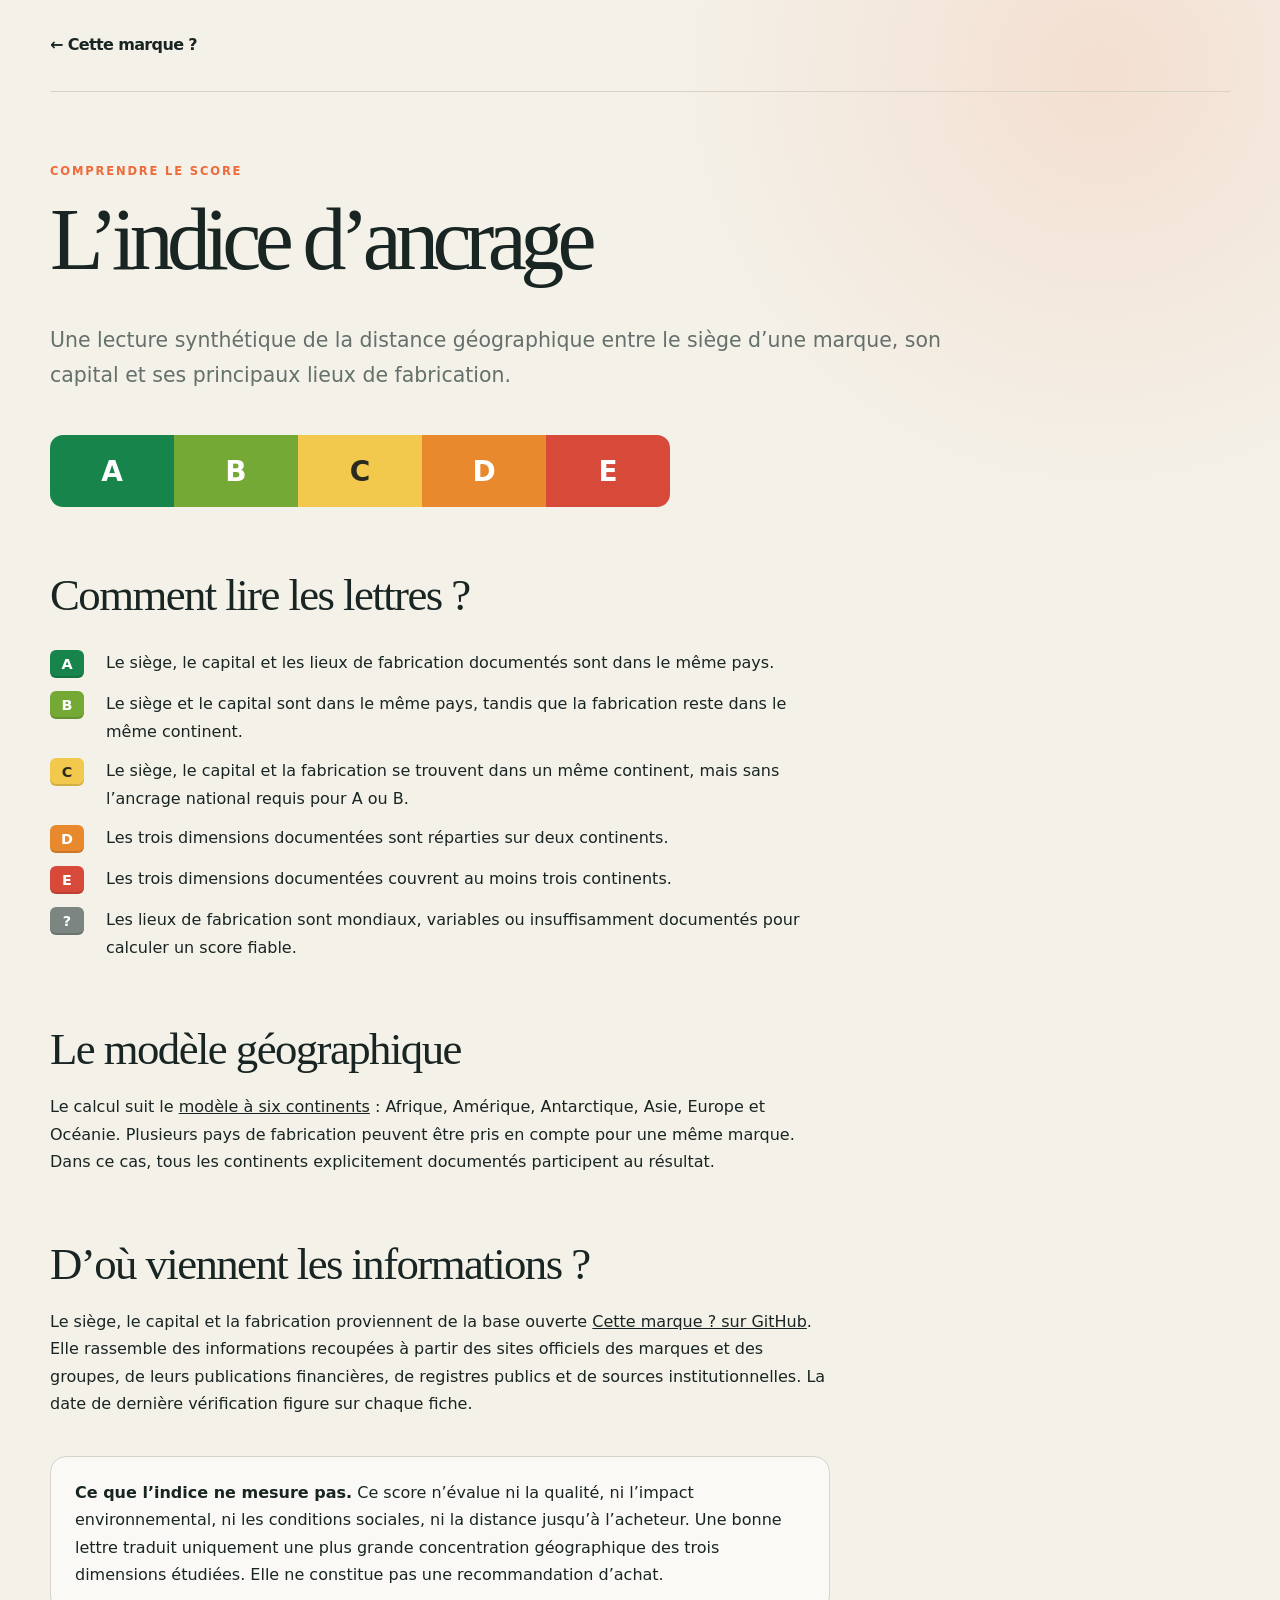
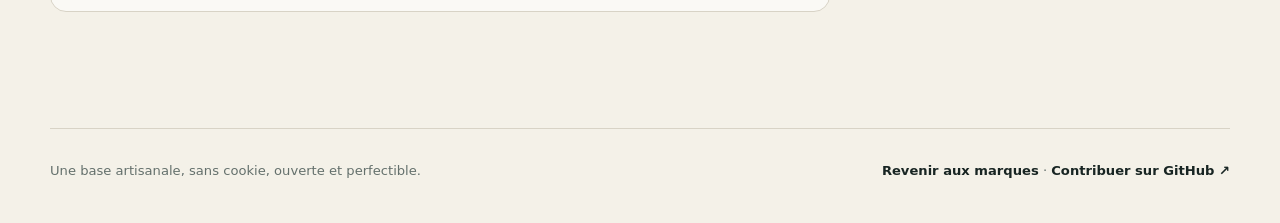
==== docs/score.html @ 267b817f "feat(site): add geographic anchoring score" ====
<!doctype html>
<html lang="fr">
  <head>
    <meta charset="utf-8" />
    <meta name="viewport" content="width=device-width, initial-scale=1" />
    <meta name="description" content="Méthode de calcul de l’indice d’ancrage géographique des marques." />
    <meta name="theme-color" content="#f4f1e8" />
    <title>Indice d’ancrage — Cette marque ?</title>
    <link rel="icon" href="favicon.svg" type="image/svg+xml" />
    <link rel="stylesheet" href="styles.css?v=20260823-1" />
  </head>
  <body>
    <header class="site-header"><a class="wordmark" href="./">← Cette marque ?</a></header>
    <main class="score-page">
      <p class="eyebrow">Comprendre le score</p>
      <h1>L’indice d’ancrage</h1>
      <p class="intro">Une lecture synthétique de la distance géographique entre le siège d’une marque, son capital et ses principaux lieux de fabrication.</p>

      <div class="score-scale" role="img" aria-label="Échelle de l’indice d’ancrage, de A à E">
        <span class="score-a">A</span><span class="score-b">B</span><span class="score-c">C</span><span class="score-d">D</span><span class="score-e">E</span>
      </div>

      <h2>Comment lire les lettres ?</h2>
      <ul class="score-definitions">
        <li><span class="score-badge score-a">A</span><span>Le siège, le capital et les lieux de fabrication documentés sont dans le même pays.</span></li>
        <li><span class="score-badge score-b">B</span><span>Le siège et le capital sont dans le même pays, tandis que la fabrication reste dans le même continent.</span></li>
        <li><span class="score-badge score-c">C</span><span>Le siège, le capital et la fabrication se trouvent dans un même continent, mais sans l’ancrage national requis pour A ou B.</span></li>
        <li><span class="score-badge score-d">D</span><span>Les trois dimensions documentées sont réparties sur deux continents.</span></li>
        <li><span class="score-badge score-e">E</span><span>Les trois dimensions documentées couvrent au moins trois continents.</span></li>
        <li><span class="score-badge score-unknown">?</span><span>Les lieux de fabrication sont mondiaux, variables ou insuffisamment documentés pour calculer un score fiable.</span></li>
      </ul>

      <h2>Le modèle géographique</h2>
      <p>Le calcul suit le <a href="https://fr.wikipedia.org/wiki/Continent" target="_blank" rel="noreferrer">modèle à six continents</a> : Afrique, Amérique, Antarctique, Asie, Europe et Océanie. Plusieurs pays de fabrication peuvent être pris en compte pour une même marque. Dans ce cas, tous les continents explicitement documentés participent au résultat.</p>

      <h2>D’où viennent les informations ?</h2>
      <p>Le siège, le capital et la fabrication proviennent de la base ouverte <a href="https://github.com/rockyluke/cette-marque/blob/main/README.md" target="_blank" rel="noreferrer">Cette marque ? sur GitHub</a>. Elle rassemble des informations recoupées à partir des sites officiels des marques et des groupes, de leurs publications financières, de registres publics et de sources institutionnelles. La date de dernière vérification figure sur chaque fiche.</p>
      <p class="method-note"><strong>Ce que l’indice ne mesure pas.</strong> Ce score n’évalue ni la qualité, ni l’impact environnemental, ni les conditions sociales, ni la distance jusqu’à l’acheteur. Une bonne lettre traduit uniquement une plus grande concentration géographique des trois dimensions étudiées. Elle ne constitue pas une recommandation d’achat.</p>
    </main>
    <footer>
      <p>Une base artisanale, sans cookie, ouverte et perfectible.</p>
      <p><a href="./">Revenir aux marques</a> · <a href="https://github.com/rockyluke/cette-marque" target="_blank" rel="noreferrer">Contribuer sur GitHub ↗</a></p>
    </footer>
  </body>
</html>
---- docs/styles.css ----
:root {
  --paper: #f4f1e8;
  --paper-deep: #ebe6d9;
  --ink: #182523;
  --muted: #64706c;
  --line: #d8d3c6;
  --accent: #ef6a3a;
  --accent-soft: #f9d9c9;
  --card: rgba(255, 255, 255, 0.58);
  --radius: 22px;
  --shadow: 0 18px 50px rgba(29, 40, 37, 0.08);
}

* { box-sizing: border-box; }

html { scroll-behavior: smooth; }

body {
  margin: 0;
  color: var(--ink);
  background:
    radial-gradient(circle at 86% 4%, rgba(239, 106, 58, 0.13), transparent 27rem),
    var(--paper);
  font-family: Inter, ui-sans-serif, system-ui, -apple-system, BlinkMacSystemFont, "Segoe UI", sans-serif;
  -webkit-font-smoothing: antialiased;
}

a { color: inherit; }
button, input { font: inherit; }

.sr-only {
  position: absolute;
  width: 1px;
  height: 1px;
  padding: 0;
  margin: -1px;
  overflow: hidden;
  clip: rect(0, 0, 0, 0);
  white-space: nowrap;
  border: 0;
}

.site-header,
main,
footer {
  width: min(1180px, calc(100% - 40px));
  margin-inline: auto;
}

.site-header {
  display: flex;
  align-items: center;
  justify-content: space-between;
  min-height: 92px;
  border-bottom: 1px solid var(--line);
}

.wordmark {
  display: inline-flex;
  align-items: center;
  gap: 11px;
  text-decoration: none;
  font-weight: 760;
  line-height: 0.88;
  letter-spacing: -0.04em;
}

.wordmark small {
  display: block;
  margin-top: 5px;
  color: var(--muted);
  font-size: 0.64rem;
  font-weight: 650;
  letter-spacing: 0.04em;
}

.wordmark-mark {
  display: grid;
  place-items: center;
  width: 41px;
  height: 41px;
  border-radius: 13px;
  color: #fff;
  background: var(--ink);
  font-size: 1.3rem;
}

.source-link {
  display: flex;
  align-items: center;
  gap: 8px;
  color: var(--muted);
  text-decoration: none;
  font-size: 0.86rem;
  font-weight: 650;
}

.source-link:hover { color: var(--ink); }

.hero {
  display: grid;
  justify-items: start;
  padding: clamp(74px, 11vw, 132px) 0 clamp(36px, 5vw, 58px);
}

.eyebrow {
  margin: 0 0 18px;
  color: var(--accent);
  font-size: 0.72rem;
  font-weight: 800;
  letter-spacing: 0.16em;
  text-transform: uppercase;
}

.eyebrow a {
  color: inherit;
  text-decoration-thickness: 1px;
  text-underline-offset: 3px;
}

h1 {
  margin: 0;
  font-family: Georgia, "Times New Roman", serif;
  font-size: clamp(3.2rem, 7.2vw, 6.4rem);
  font-weight: 400;
  line-height: 0.92;
  letter-spacing: -0.075em;
  white-space: nowrap;
}

h1 em { color: var(--accent); font-weight: 400; }

.intro {
  max-width: none;
  margin: 42px 0 38px;
  color: var(--muted);
  font-size: clamp(1.05rem, 2vw, 1.28rem);
  line-height: 1.62;
}

.search {
  display: flex;
  align-items: center;
  width: 100%;
  min-height: 66px;
  padding: 0 19px;
  border: 1px solid var(--ink);
  border-radius: 18px;
  background: rgba(255, 255, 255, 0.48);
  box-shadow: 6px 6px 0 var(--ink);
  transition: transform 160ms ease, box-shadow 160ms ease, background 160ms ease;
}

.search:focus-within {
  transform: translate(3px, 3px);
  background: #fff;
  box-shadow: 3px 3px 0 var(--ink);
}

.search svg {
  width: 22px;
  fill: none;
  stroke: currentColor;
  stroke-linecap: round;
  stroke-width: 1.7;
}

.search input {
  flex: 1;
  min-width: 0;
  padding: 18px 16px;
  border: 0;
  outline: 0;
  color: var(--ink);
  background: transparent;
  font-size: 1rem;
}

.search input::placeholder { color: #8b928f; }

kbd {
  padding: 4px 8px;
  border: 1px solid var(--line);
  border-radius: 7px;
  color: var(--muted);
  background: var(--paper);
  font-size: 0.75rem;
  box-shadow: 0 2px 0 var(--line);
}

.summary {
  display: flex;
  align-items: baseline;
  gap: 8px;
  margin-top: 30px;
  color: var(--muted);
  font-size: 0.8rem;
}

.summary strong { color: var(--ink); font-size: 1rem; }
.catalog {
  padding: 0 0 110px;
}

.filters {
  display: flex;
  gap: 8px;
  margin: 0 0 30px;
  padding-bottom: 8px;
  overflow-x: auto;
  scrollbar-width: thin;
}

.filter-button {
  flex: 0 0 auto;
  padding: 10px 14px;
  border: 1px solid var(--line);
  border-radius: 999px;
  color: var(--muted);
  background: transparent;
  cursor: pointer;
  font-size: 0.78rem;
  font-weight: 700;
  transition: 150ms ease;
}

.filter-button:hover { border-color: var(--ink); color: var(--ink); }
.filter-button[aria-pressed="true"] { border-color: var(--ink); color: var(--paper); background: var(--ink); }

.brand-grid {
  display: grid;
  grid-template-columns: repeat(3, minmax(0, 1fr));
  gap: 15px;
}

.brand-card {
  display: flex;
  min-height: 315px;
  flex-direction: column;
  padding: 25px;
  border: 1px solid var(--line);
  border-radius: var(--radius);
  background: var(--card);
  transition: transform 180ms ease, border-color 180ms ease, box-shadow 180ms ease;
}

.brand-card:hover {
  transform: translateY(-4px);
  border-color: #b8b1a1;
  box-shadow: var(--shadow);
}

.card-topline { display: flex; justify-content: flex-end; color: var(--muted); font-size: 0.72rem; }
.checked { font-variant-numeric: tabular-nums; }
.brand-logo {
  display: flex;
  align-items: center;
  width: fit-content;
  height: 52px;
  max-width: 170px;
  margin-top: 25px;
  padding: 8px 11px;
  border-radius: 10px;
  background: var(--paper-deep);
}
.brand-logo[hidden] { display: none; }
.brand-logo img { display: block; width: auto; height: 36px; max-width: 148px; object-fit: contain; }
.brand-card h3 { margin: 25px 0 26px; font-family: Georgia, serif; font-size: 2rem; font-weight: 400; line-height: 1.05; letter-spacing: -0.045em; }
.brand-logo[hidden] + h3 { margin-top: 29px; }
.brand-card dl { display: grid; gap: 16px; margin: 0 0 25px; }
.brand-card dl div { display: grid; grid-template-columns: 94px minmax(0, 1fr); align-items: baseline; gap: 10px; }
.brand-card dl .owned-brands[hidden] { display: none; }
.brand-card dt { color: var(--muted); font-size: 0.7rem; font-weight: 800; line-height: 1.45; letter-spacing: 0.08em; text-transform: uppercase; }
.brand-card dd { margin: 0; font-size: 0.83rem; line-height: 1.45; }
.brand-card dd a { color: inherit; font-weight: 700; text-decoration-color: var(--accent); text-decoration-thickness: 1px; text-underline-offset: 3px; }
.brand-card dd a:hover { color: var(--accent); }
.score-row { align-items: center !important; }
.score-badge {
  display: inline-grid;
  place-items: center;
  width: 34px;
  height: 28px;
  border-radius: 6px;
  color: #fff !important;
  font-size: 0.9rem;
  font-weight: 900 !important;
  line-height: 1;
  text-decoration: none !important;
  box-shadow: inset 0 -2px 0 rgba(0, 0, 0, 0.13);
}
.score-a { background: #16844b; }
.score-b { background: #75a936; }
.score-c { color: #2a2a21 !important; background: #f2c94c; }
.score-d { background: #e8892d; }
.score-e { background: #d74a3a; }
.score-unknown { background: #7c8581; }

.score-page { padding: 70px 0 100px; }
.score-page h1 { white-space: normal; font-size: clamp(2.8rem, 7vw, 5.5rem); }
.score-page h2 { margin: 62px 0 18px; font-family: Georgia, serif; font-size: clamp(1.8rem, 4vw, 2.8rem); font-weight: 400; letter-spacing: -0.035em; }
.score-page p, .score-page li { max-width: 780px; line-height: 1.72; }
.score-page .intro { max-width: 900px; }
.score-scale { display: flex; width: min(620px, 100%); margin: 42px 0; }
.score-scale span { display: grid; flex: 1; place-items: center; min-height: 72px; color: #fff; font-size: 1.75rem; font-weight: 900; }
.score-scale span:first-child { border-radius: 13px 0 0 13px; }
.score-scale span:last-child { border-radius: 0 13px 13px 0; }
.score-scale .score-c { color: #2a2a21; }
.score-definitions { display: grid; gap: 12px; margin: 28px 0 0; padding: 0; list-style: none; }
.score-definitions li { display: grid; grid-template-columns: 42px minmax(0, 1fr); align-items: start; gap: 14px; }
.score-definitions .score-badge { margin-top: 1px; }
.method-note { margin-top: 38px; padding: 22px 24px; border: 1px solid var(--line); border-radius: 16px; background: var(--card); }
.brand-link { display: flex; align-items: center; justify-content: space-between; margin-top: auto; padding-top: 16px; border-top: 1px solid var(--line); color: var(--ink); text-decoration: none; font-size: 0.8rem; font-weight: 750; }
.brand-link span { color: var(--accent); font-size: 1rem; }

.empty-state { padding: 85px 20px; text-align: center; }
.empty-state > span { color: var(--accent); font-size: 3rem; }
.empty-state h3 { margin: 12px 0 8px; font-family: Georgia, serif; font-size: 2rem; font-weight: 400; }
.empty-state p { color: var(--muted); }
.empty-state button { margin-top: 12px; padding: 11px 16px; border: 1px solid var(--ink); border-radius: 999px; color: #fff; background: var(--ink); cursor: pointer; }

footer {
  display: flex;
  justify-content: space-between;
  gap: 20px;
  padding: 34px 0 45px;
  border-top: 1px solid var(--line);
  color: var(--muted);
  font-size: 0.82rem;
}

footer p { margin: 0; }
footer a { color: var(--ink); font-weight: 700; text-decoration: none; }

@media (max-width: 880px) {
  .brand-grid { grid-template-columns: repeat(2, minmax(0, 1fr)); }
}

@media (max-width: 580px) {
  .site-header, main, footer { width: min(100% - 28px, 1180px); }
  .site-header { min-height: 76px; }
  .source-link { font-size: 0; }
  .source-link span { font-size: 1.1rem; }
  .hero { padding-top: 62px; }
  h1 { font-size: clamp(1.95rem, 9vw, 3.2rem); }
  .intro { margin-top: 32px; }
  .search { min-height: 59px; box-shadow: 4px 4px 0 var(--ink); }
  kbd { display: none; }
  .summary { flex-wrap: wrap; }
  .brand-grid { grid-template-columns: 1fr; }
  .brand-card { min-height: 290px; }
  footer { flex-direction: column; }
}

@media (prefers-reduced-motion: reduce) {
  *, *::before, *::after { scroll-behavior: auto !important; transition: none !important; }
}
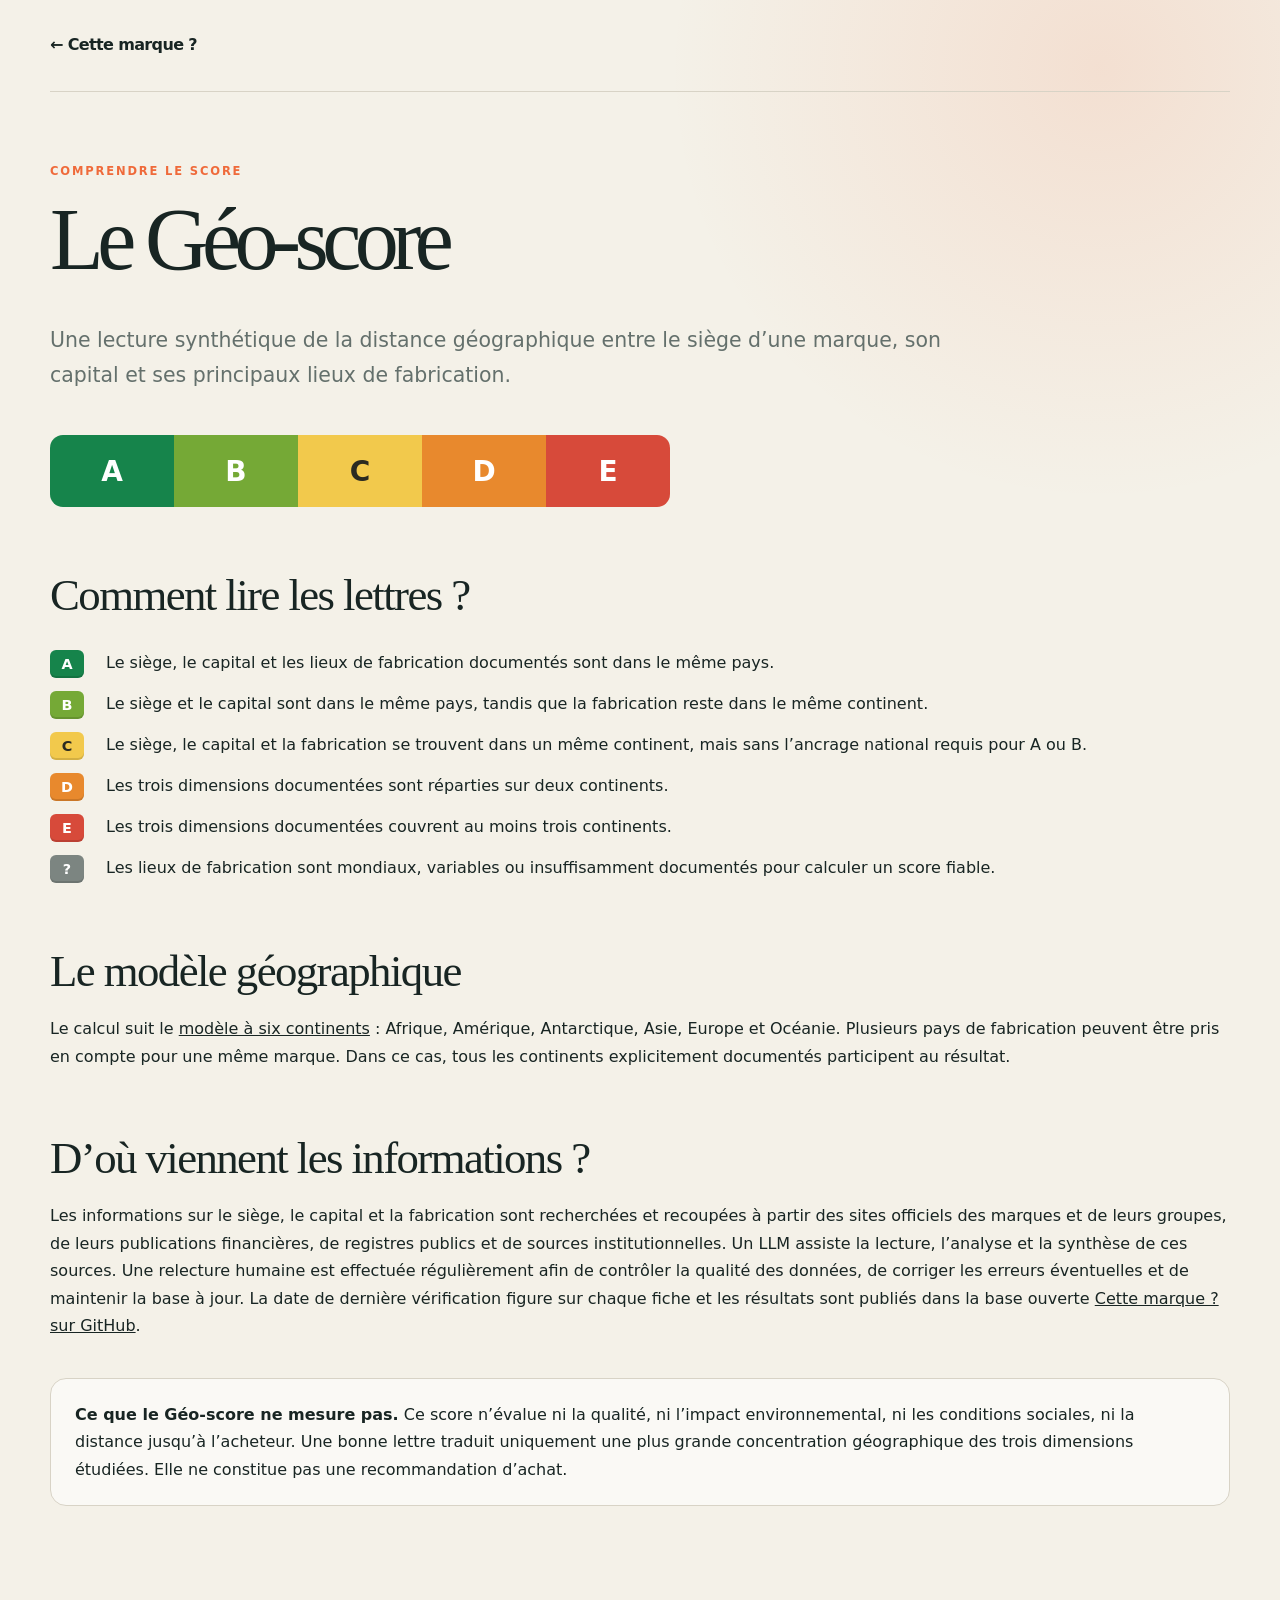
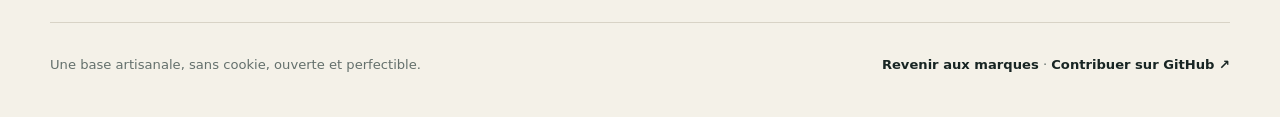
==== commit 937fcaec: "feat(site): rename anchoring index to Geo-score" ====
--- a/docs/score.html
+++ b/docs/score.html
@@ -3,20 +3,20 @@
   <head>
     <meta charset="utf-8" />
     <meta name="viewport" content="width=device-width, initial-scale=1" />
-    <meta name="description" content="Méthode de calcul de l’indice d’ancrage géographique des marques." />
+    <meta name="description" content="Méthode de calcul du Géo-score des marques." />
     <meta name="theme-color" content="#f4f1e8" />
-    <title>Indice d’ancrage — Cette marque ?</title>
+    <title>Géo-score — Cette marque ?</title>
     <link rel="icon" href="favicon.svg" type="image/svg+xml" />
-    <link rel="stylesheet" href="styles.css?v=20260823-1" />
+    <link rel="stylesheet" href="styles.css?v=20260823-2" />
   </head>
   <body>
     <header class="site-header"><a class="wordmark" href="./">← Cette marque ?</a></header>
     <main class="score-page">
       <p class="eyebrow">Comprendre le score</p>
-      <h1>L’indice d’ancrage</h1>
+      <h1>Le Géo-score</h1>
       <p class="intro">Une lecture synthétique de la distance géographique entre le siège d’une marque, son capital et ses principaux lieux de fabrication.</p>
 
-      <div class="score-scale" role="img" aria-label="Échelle de l’indice d’ancrage, de A à E">
+      <div class="score-scale" role="img" aria-label="Échelle du Géo-score, de A à E">
         <span class="score-a">A</span><span class="score-b">B</span><span class="score-c">C</span><span class="score-d">D</span><span class="score-e">E</span>
       </div>
 
@@ -34,8 +34,8 @@
       <p>Le calcul suit le <a href="https://fr.wikipedia.org/wiki/Continent" target="_blank" rel="noreferrer">modèle à six continents</a> : Afrique, Amérique, Antarctique, Asie, Europe et Océanie. Plusieurs pays de fabrication peuvent être pris en compte pour une même marque. Dans ce cas, tous les continents explicitement documentés participent au résultat.</p>
 
       <h2>D’où viennent les informations ?</h2>
-      <p>Le siège, le capital et la fabrication proviennent de la base ouverte <a href="https://github.com/rockyluke/cette-marque/blob/main/README.md" target="_blank" rel="noreferrer">Cette marque ? sur GitHub</a>. Elle rassemble des informations recoupées à partir des sites officiels des marques et des groupes, de leurs publications financières, de registres publics et de sources institutionnelles. La date de dernière vérification figure sur chaque fiche.</p>
-      <p class="method-note"><strong>Ce que l’indice ne mesure pas.</strong> Ce score n’évalue ni la qualité, ni l’impact environnemental, ni les conditions sociales, ni la distance jusqu’à l’acheteur. Une bonne lettre traduit uniquement une plus grande concentration géographique des trois dimensions étudiées. Elle ne constitue pas une recommandation d’achat.</p>
+      <p>Les informations sur le siège, le capital et la fabrication sont recherchées et recoupées à partir des sites officiels des marques et de leurs groupes, de leurs publications financières, de registres publics et de sources institutionnelles. Un LLM assiste la lecture, l’analyse et la synthèse de ces sources. Une relecture humaine est effectuée régulièrement afin de contrôler la qualité des données, de corriger les erreurs éventuelles et de maintenir la base à jour. La date de dernière vérification figure sur chaque fiche et les résultats sont publiés dans la base ouverte <a href="https://github.com/rockyluke/cette-marque/blob/main/README.md" target="_blank" rel="noreferrer">Cette marque ? sur GitHub</a>.</p>
+      <p class="method-note"><strong>Ce que le Géo-score ne mesure pas.</strong> Ce score n’évalue ni la qualité, ni l’impact environnemental, ni les conditions sociales, ni la distance jusqu’à l’acheteur. Une bonne lettre traduit uniquement une plus grande concentration géographique des trois dimensions étudiées. Elle ne constitue pas une recommandation d’achat.</p>
     </main>
     <footer>
       <p>Une base artisanale, sans cookie, ouverte et perfectible.</p>
--- a/docs/styles.css
+++ b/docs/styles.css
@@ -298,7 +298,7 @@
 .score-page { padding: 70px 0 100px; }
 .score-page h1 { white-space: normal; font-size: clamp(2.8rem, 7vw, 5.5rem); }
 .score-page h2 { margin: 62px 0 18px; font-family: Georgia, serif; font-size: clamp(1.8rem, 4vw, 2.8rem); font-weight: 400; letter-spacing: -0.035em; }
-.score-page p, .score-page li { max-width: 780px; line-height: 1.72; }
+.score-page p, .score-page li { max-width: none; line-height: 1.72; }
 .score-page .intro { max-width: 900px; }
 .score-scale { display: flex; width: min(620px, 100%); margin: 42px 0; }
 .score-scale span { display: grid; flex: 1; place-items: center; min-height: 72px; color: #fff; font-size: 1.75rem; font-weight: 900; }
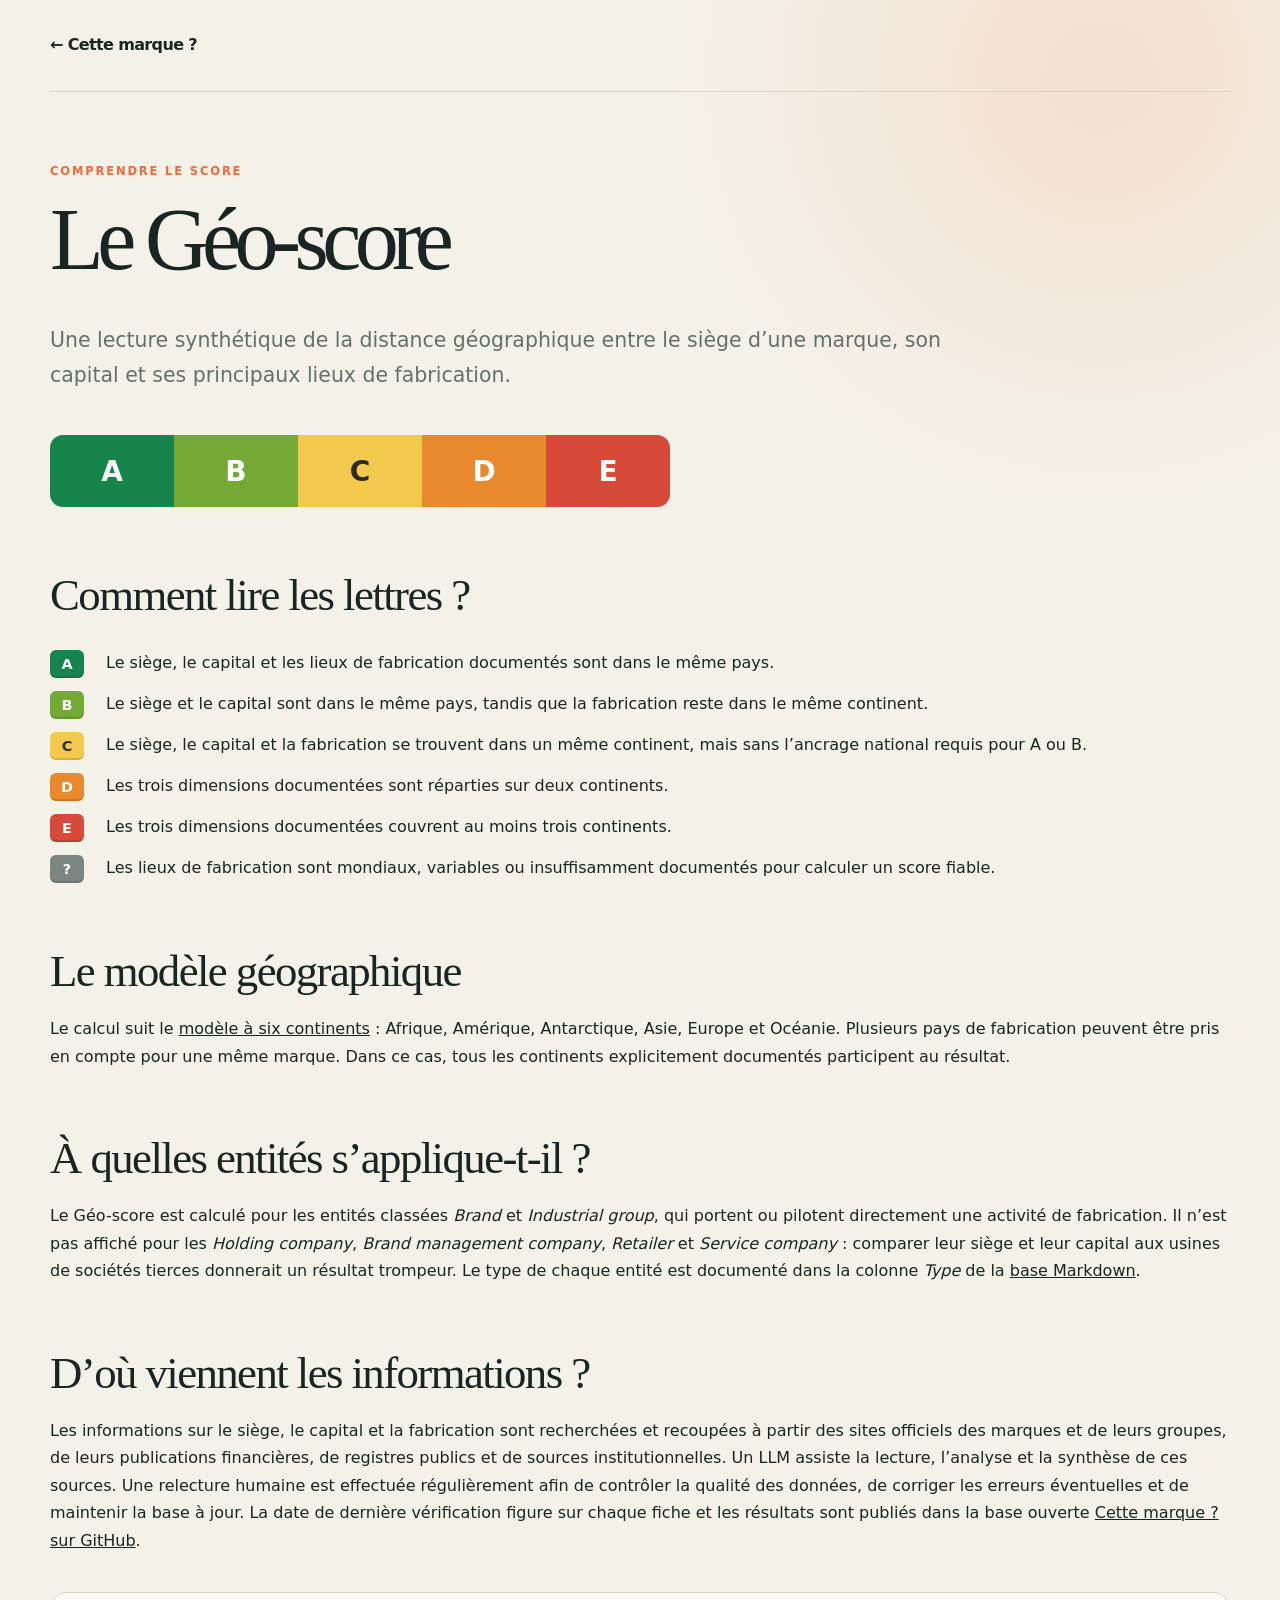
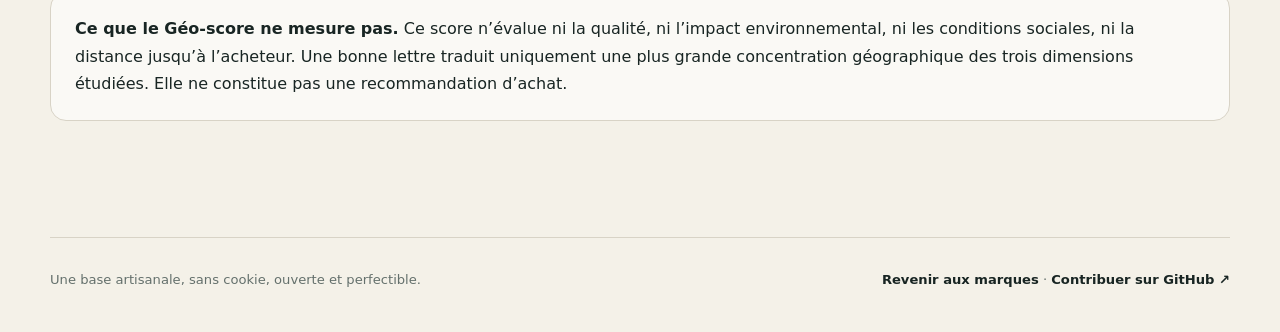
==== commit c1bf4bbf: "feat(site): classify entities for Geo-score eligibility" ====
--- a/docs/score.html
+++ b/docs/score.html
@@ -7,7 +7,7 @@
     <meta name="theme-color" content="#f4f1e8" />
     <title>Géo-score — Cette marque ?</title>
     <link rel="icon" href="favicon.svg" type="image/svg+xml" />
-    <link rel="stylesheet" href="styles.css?v=20260823-2" />
+    <link rel="stylesheet" href="styles.css?v=20260823-3" />
   </head>
   <body>
     <header class="site-header"><a class="wordmark" href="./">← Cette marque ?</a></header>
@@ -33,6 +33,9 @@
       <h2>Le modèle géographique</h2>
       <p>Le calcul suit le <a href="https://fr.wikipedia.org/wiki/Continent" target="_blank" rel="noreferrer">modèle à six continents</a> : Afrique, Amérique, Antarctique, Asie, Europe et Océanie. Plusieurs pays de fabrication peuvent être pris en compte pour une même marque. Dans ce cas, tous les continents explicitement documentés participent au résultat.</p>
 
+      <h2>À quelles entités s’applique-t-il ?</h2>
+      <p>Le Géo-score est calculé pour les entités classées <em>Brand</em> et <em>Industrial group</em>, qui portent ou pilotent directement une activité de fabrication. Il n’est pas affiché pour les <em>Holding company</em>, <em>Brand management company</em>, <em>Retailer</em> et <em>Service company</em> : comparer leur siège et leur capital aux usines de sociétés tierces donnerait un résultat trompeur. Le type de chaque entité est documenté dans la colonne <em>Type</em> de la <a href="https://github.com/rockyluke/cette-marque/blob/main/README.md" target="_blank" rel="noreferrer">base Markdown</a>.</p>
+
       <h2>D’où viennent les informations ?</h2>
       <p>Les informations sur le siège, le capital et la fabrication sont recherchées et recoupées à partir des sites officiels des marques et de leurs groupes, de leurs publications financières, de registres publics et de sources institutionnelles. Un LLM assiste la lecture, l’analyse et la synthèse de ces sources. Une relecture humaine est effectuée régulièrement afin de contrôler la qualité des données, de corriger les erreurs éventuelles et de maintenir la base à jour. La date de dernière vérification figure sur chaque fiche et les résultats sont publiés dans la base ouverte <a href="https://github.com/rockyluke/cette-marque/blob/main/README.md" target="_blank" rel="noreferrer">Cette marque ? sur GitHub</a>.</p>
       <p class="method-note"><strong>Ce que le Géo-score ne mesure pas.</strong> Ce score n’évalue ni la qualité, ni l’impact environnemental, ni les conditions sociales, ni la distance jusqu’à l’acheteur. Une bonne lettre traduit uniquement une plus grande concentration géographique des trois dimensions étudiées. Elle ne constitue pas une recommandation d’achat.</p>
--- a/docs/styles.css
+++ b/docs/styles.css
@@ -270,6 +270,7 @@
 .brand-card dl { display: grid; gap: 16px; margin: 0 0 25px; }
 .brand-card dl div { display: grid; grid-template-columns: 94px minmax(0, 1fr); align-items: baseline; gap: 10px; }
 .brand-card dl .owned-brands[hidden] { display: none; }
+.brand-card dl .score-row[hidden] { display: none; }
 .brand-card dt { color: var(--muted); font-size: 0.7rem; font-weight: 800; line-height: 1.45; letter-spacing: 0.08em; text-transform: uppercase; }
 .brand-card dd { margin: 0; font-size: 0.83rem; line-height: 1.45; }
 .brand-card dd a { color: inherit; font-weight: 700; text-decoration-color: var(--accent); text-decoration-thickness: 1px; text-underline-offset: 3px; }
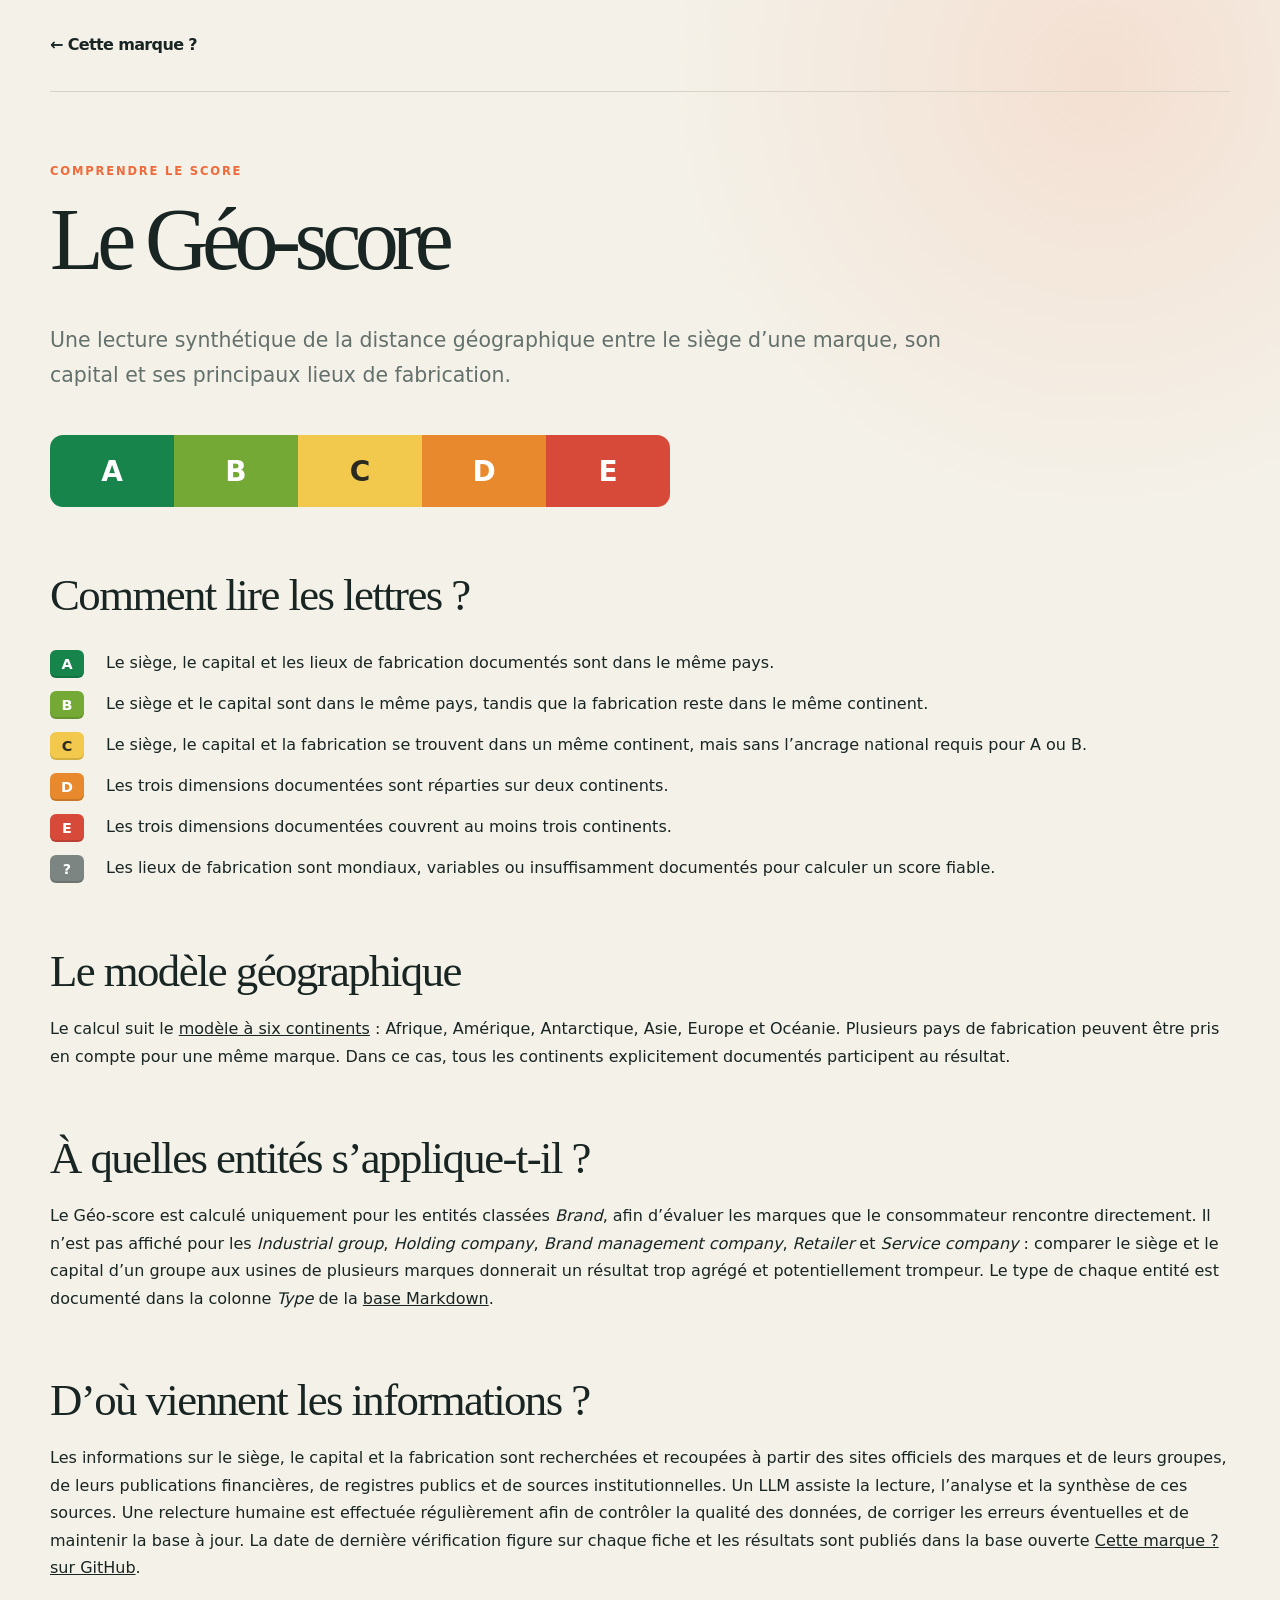
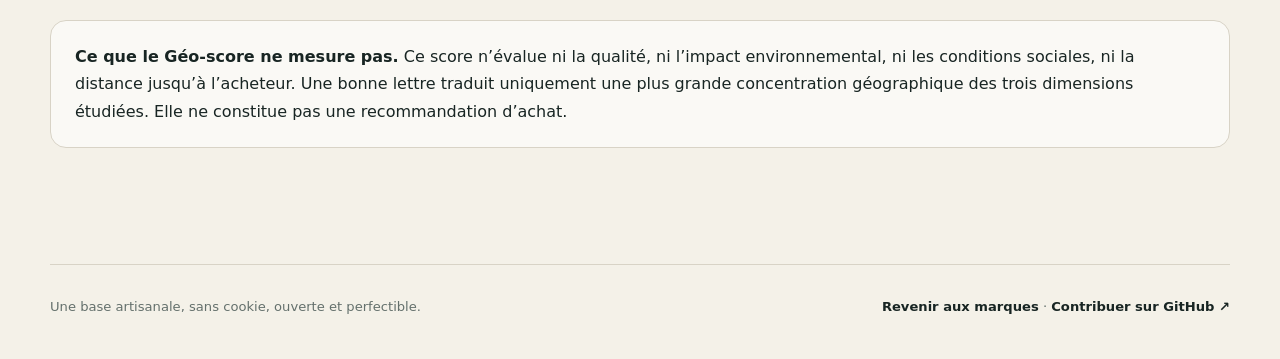
==== commit e320eab2: "fix(score): limit Geo-score to brands" ====
--- a/docs/score.html
+++ b/docs/score.html
@@ -7,7 +7,7 @@
     <meta name="theme-color" content="#f4f1e8" />
     <title>Géo-score — Cette marque ?</title>
     <link rel="icon" href="favicon.svg" type="image/svg+xml" />
-    <link rel="stylesheet" href="styles.css?v=20260823-3" />
+    <link rel="stylesheet" href="styles.css?v=20260823-5" />
   </head>
   <body>
     <header class="site-header"><a class="wordmark" href="./">← Cette marque ?</a></header>
@@ -34,7 +34,7 @@
       <p>Le calcul suit le <a href="https://fr.wikipedia.org/wiki/Continent" target="_blank" rel="noreferrer">modèle à six continents</a> : Afrique, Amérique, Antarctique, Asie, Europe et Océanie. Plusieurs pays de fabrication peuvent être pris en compte pour une même marque. Dans ce cas, tous les continents explicitement documentés participent au résultat.</p>
 
       <h2>À quelles entités s’applique-t-il ?</h2>
-      <p>Le Géo-score est calculé pour les entités classées <em>Brand</em> et <em>Industrial group</em>, qui portent ou pilotent directement une activité de fabrication. Il n’est pas affiché pour les <em>Holding company</em>, <em>Brand management company</em>, <em>Retailer</em> et <em>Service company</em> : comparer leur siège et leur capital aux usines de sociétés tierces donnerait un résultat trompeur. Le type de chaque entité est documenté dans la colonne <em>Type</em> de la <a href="https://github.com/rockyluke/cette-marque/blob/main/README.md" target="_blank" rel="noreferrer">base Markdown</a>.</p>
+      <p>Le Géo-score est calculé uniquement pour les entités classées <em>Brand</em>, afin d’évaluer les marques que le consommateur rencontre directement. Il n’est pas affiché pour les <em>Industrial group</em>, <em>Holding company</em>, <em>Brand management company</em>, <em>Retailer</em> et <em>Service company</em> : comparer le siège et le capital d’un groupe aux usines de plusieurs marques donnerait un résultat trop agrégé et potentiellement trompeur. Le type de chaque entité est documenté dans la colonne <em>Type</em> de la <a href="https://github.com/rockyluke/cette-marque/blob/main/README.md" target="_blank" rel="noreferrer">base Markdown</a>.</p>
 
       <h2>D’où viennent les informations ?</h2>
       <p>Les informations sur le siège, le capital et la fabrication sont recherchées et recoupées à partir des sites officiels des marques et de leurs groupes, de leurs publications financières, de registres publics et de sources institutionnelles. Un LLM assiste la lecture, l’analyse et la synthèse de ces sources. Une relecture humaine est effectuée régulièrement afin de contrôler la qualité des données, de corriger les erreurs éventuelles et de maintenir la base à jour. La date de dernière vérification figure sur chaque fiche et les résultats sont publiés dans la base ouverte <a href="https://github.com/rockyluke/cette-marque/blob/main/README.md" target="_blank" rel="noreferrer">Cette marque ? sur GitHub</a>.</p>
--- a/docs/styles.css
+++ b/docs/styles.css
@@ -205,11 +205,37 @@
 .filters {
   display: flex;
   gap: 8px;
-  margin: 0 0 30px;
+  margin: 0 0 12px;
   padding-bottom: 8px;
   overflow-x: auto;
   scrollbar-width: thin;
 }
+
+.score-filter-group {
+  display: flex;
+  align-items: center;
+  gap: 12px;
+  margin-bottom: 30px;
+}
+
+.score-filter-group > span {
+  flex: 0 0 auto;
+  color: var(--muted);
+  font-size: 0.7rem;
+  font-weight: 800;
+  letter-spacing: 0.08em;
+  text-transform: uppercase;
+}
+
+.score-filters { margin: 0; padding-bottom: 0; }
+.score-filter-button:not([data-score="all"]) {
+  min-width: 39px;
+  border-color: transparent;
+  color: #fff;
+}
+.score-filter-button.score-c { color: #2a2a21; }
+.score-filter-button[aria-pressed="true"] { box-shadow: inset 0 0 0 2px var(--paper), 0 0 0 1px var(--ink); }
+.score-filter-button[data-score="all"][aria-pressed="true"] { box-shadow: none; }
 
 .filter-button {
   flex: 0 0 auto;
@@ -295,6 +321,12 @@
 .score-d { background: #e8892d; }
 .score-e { background: #d74a3a; }
 .score-unknown { background: #7c8581; }
+.score-filter-button.score-a[aria-pressed="true"] { background: #16844b; }
+.score-filter-button.score-b[aria-pressed="true"] { background: #75a936; }
+.score-filter-button.score-c[aria-pressed="true"] { color: #2a2a21; background: #f2c94c; }
+.score-filter-button.score-d[aria-pressed="true"] { background: #e8892d; }
+.score-filter-button.score-e[aria-pressed="true"] { background: #d74a3a; }
+.score-filter-button.score-unknown[aria-pressed="true"] { background: #7c8581; }
 
 .score-page { padding: 70px 0 100px; }
 .score-page h1 { white-space: normal; font-size: clamp(2.8rem, 7vw, 5.5rem); }
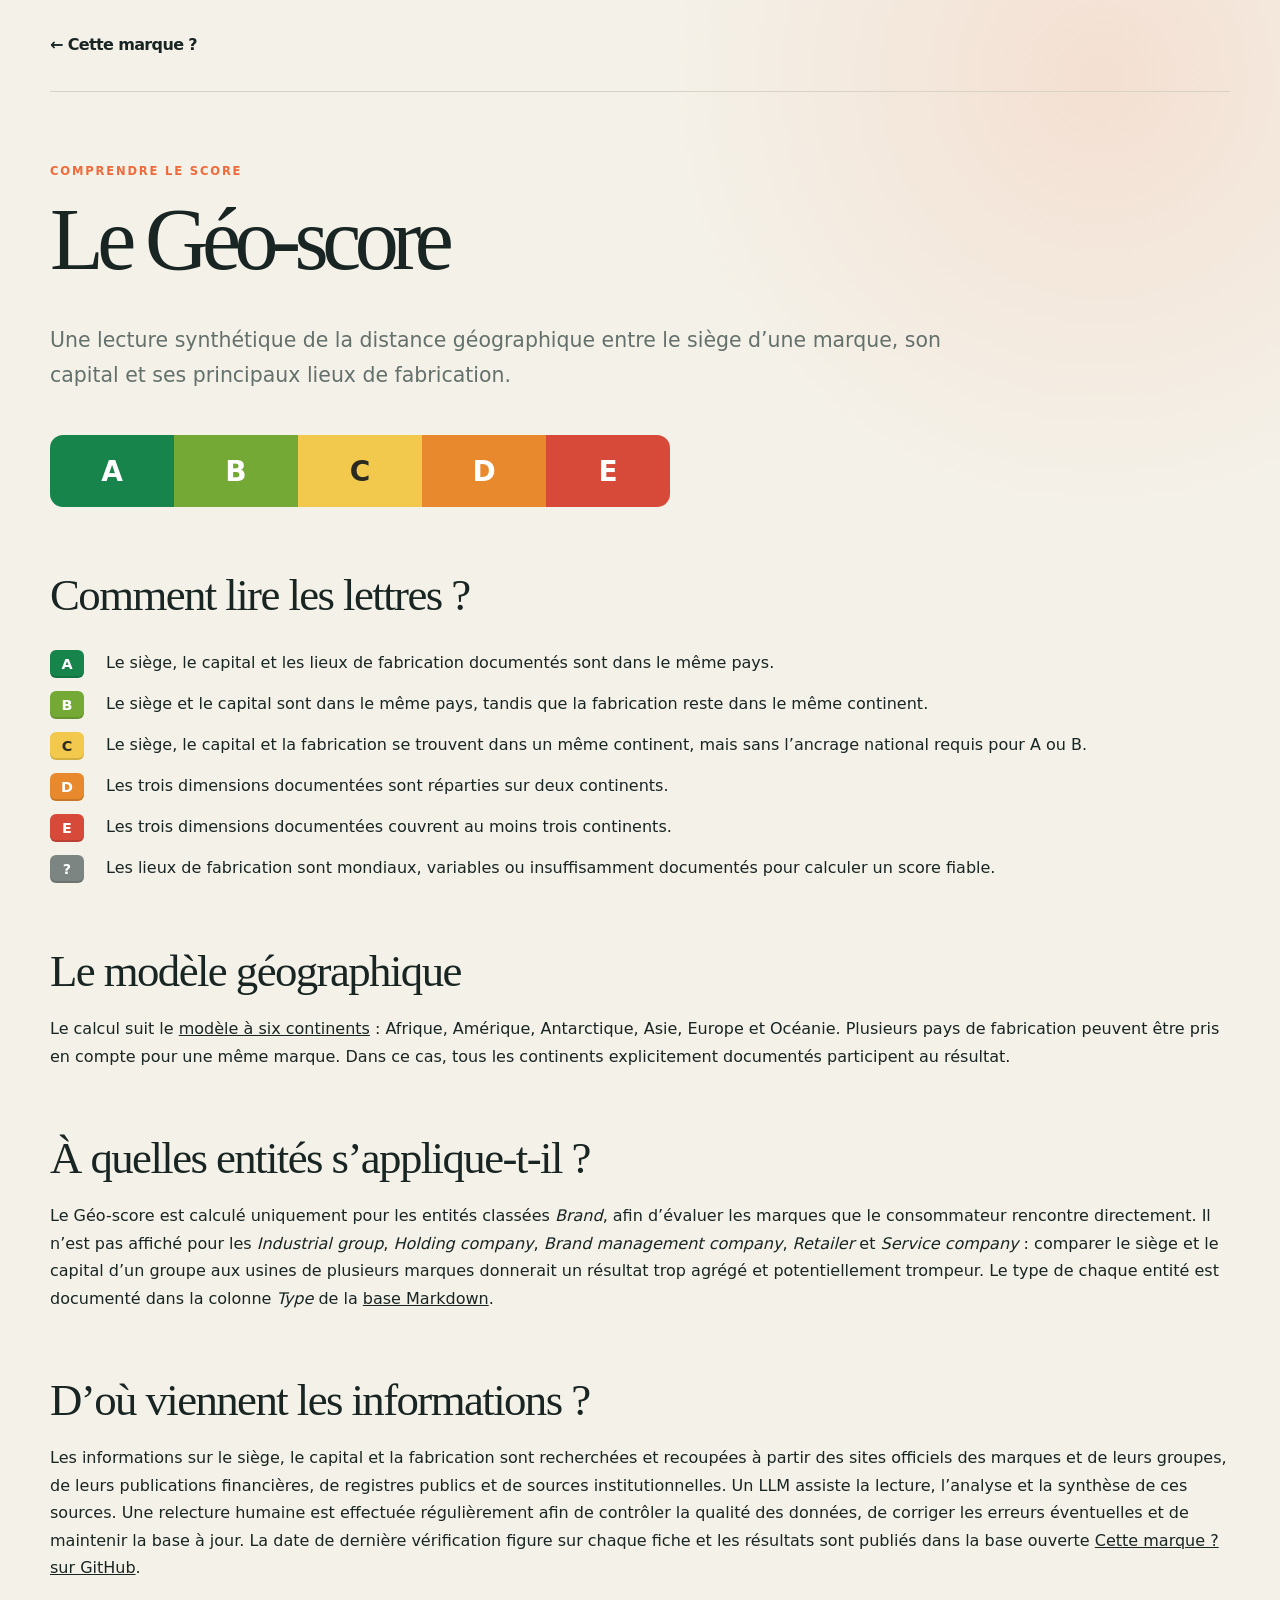
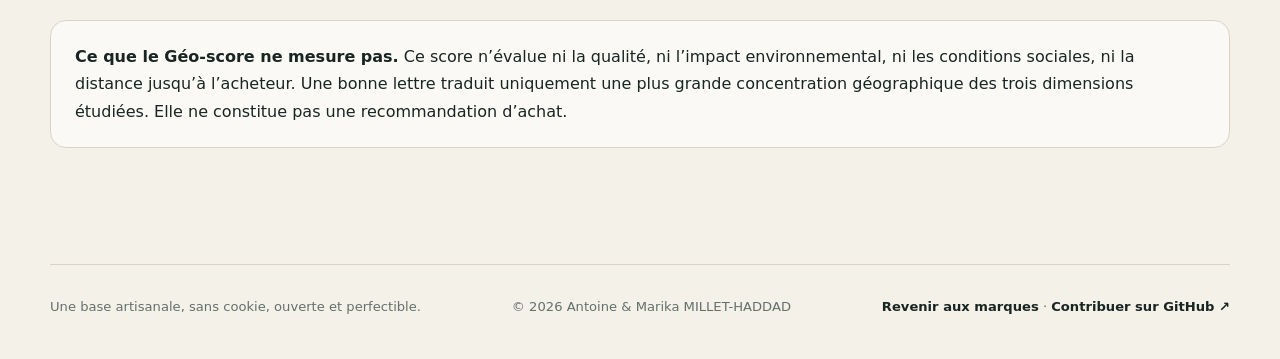
==== commit 8b345763: "feat(site): add copyright notice" ====
--- a/docs/score.html
+++ b/docs/score.html
@@ -42,6 +42,7 @@
     </main>
     <footer>
       <p>Une base artisanale, sans cookie, ouverte et perfectible.</p>
+      <p>© 2026 Antoine &amp; Marika MILLET-HADDAD</p>
       <p><a href="./">Revenir aux marques</a> · <a href="https://github.com/rockyluke/cette-marque" target="_blank" rel="noreferrer">Contribuer sur GitHub ↗</a></p>
     </footer>
   </body>
--- a/docs/styles.css
+++ b/docs/styles.css
@@ -211,15 +211,23 @@
   scrollbar-width: thin;
 }
 
+.filter-group {
+  display: flex;
+  align-items: flex-start;
+  gap: 12px;
+}
+
+.country-filter-group {
+  margin-bottom: 12px;
+}
+
 .score-filter-group {
-  display: flex;
-  align-items: center;
-  gap: 12px;
   margin-bottom: 30px;
 }
 
-.score-filter-group > span {
+.filter-group > span {
   flex: 0 0 auto;
+  margin-top: 12px;
   color: var(--muted);
   font-size: 0.7rem;
   font-weight: 800;
@@ -227,6 +235,7 @@
   text-transform: uppercase;
 }
 
+.country-filters { margin: 0; padding-bottom: 8px; }
 .score-filters { margin: 0; padding-bottom: 0; }
 .score-filter-button:not([data-score="all"]) {
   min-width: 39px;
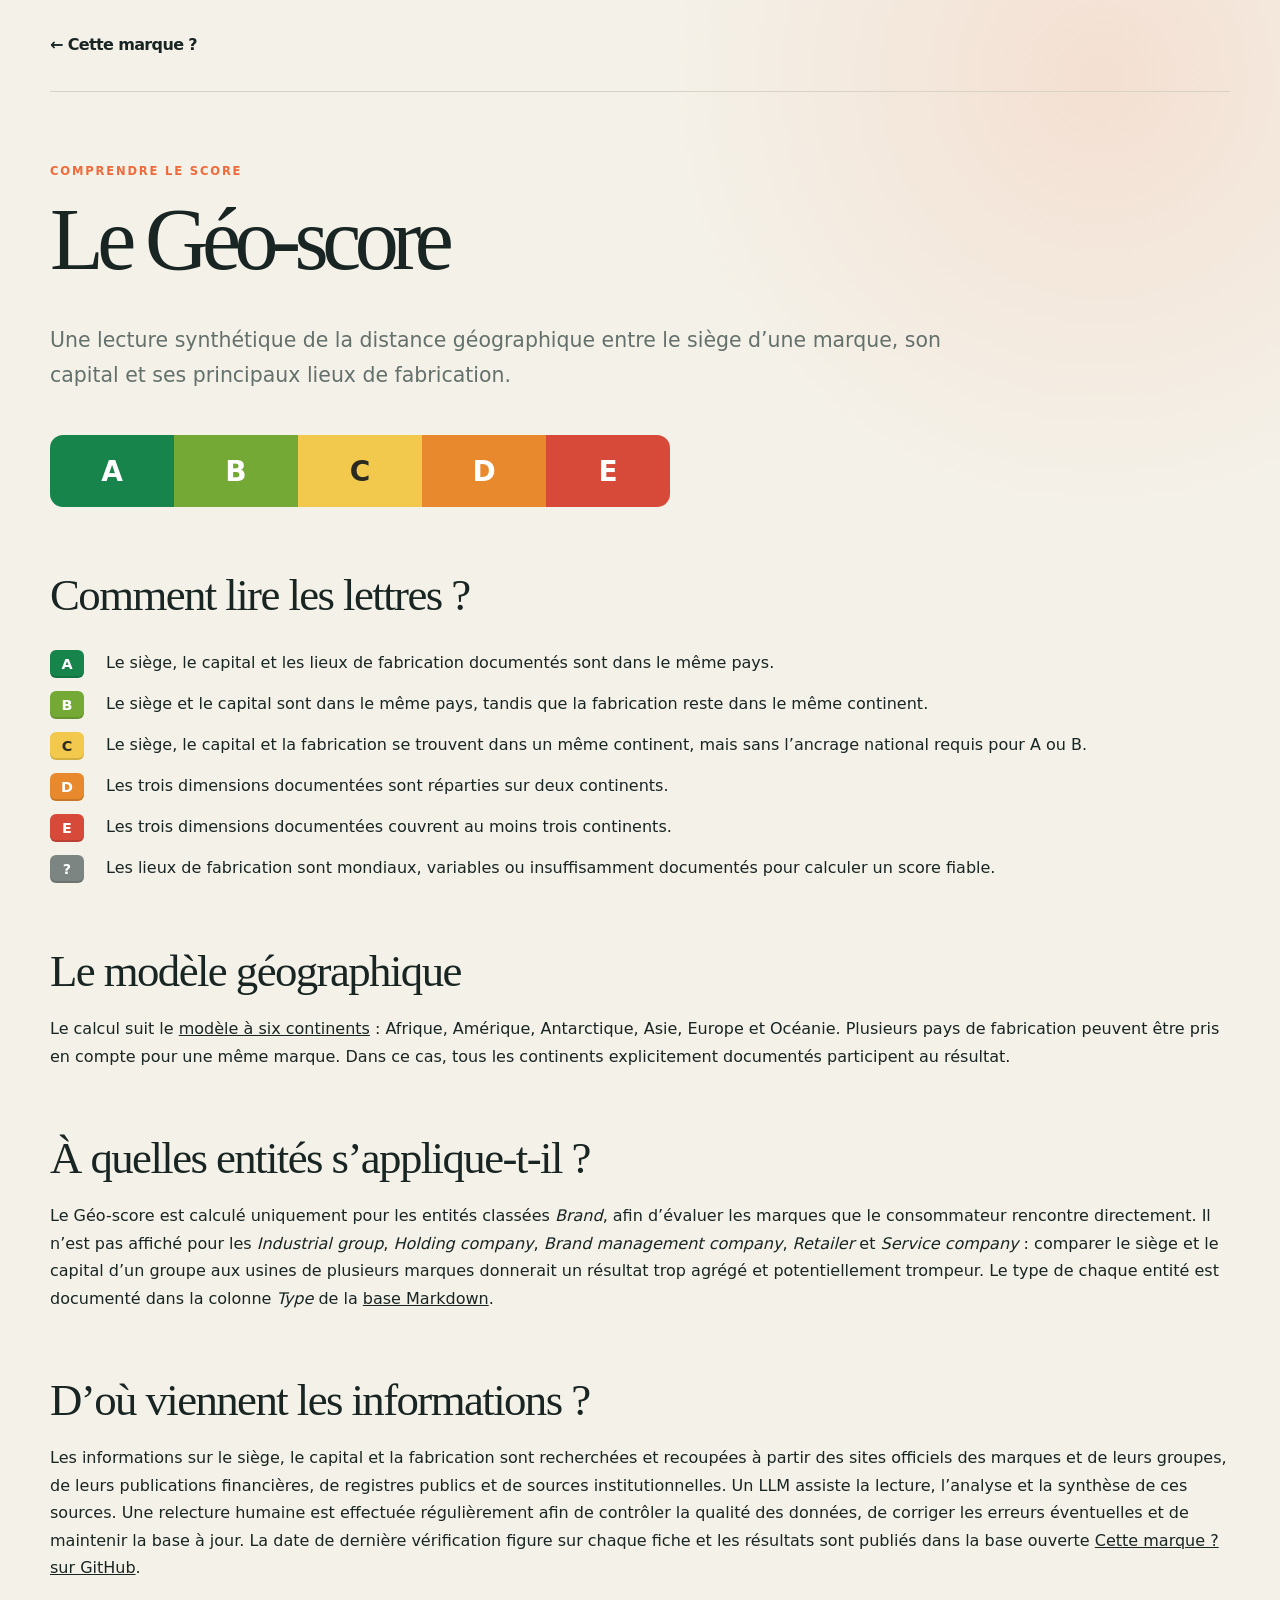
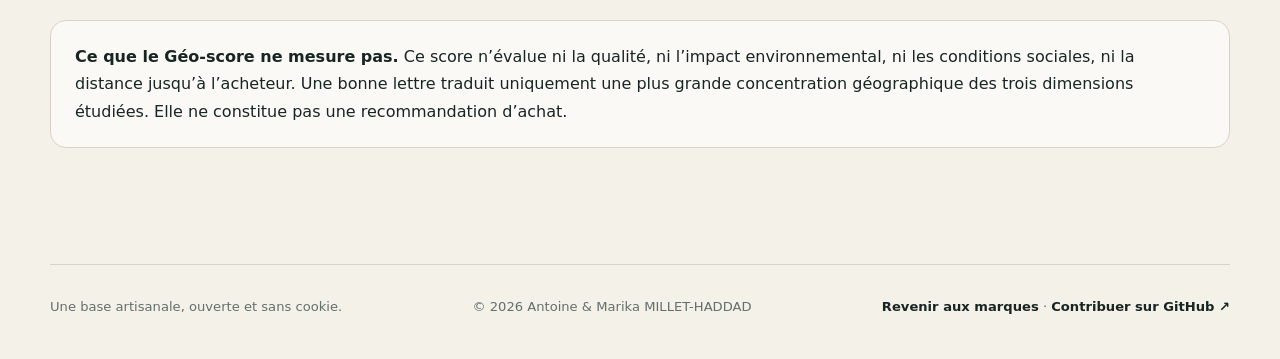
==== commit 0052f573: "fix(site): update footer tagline" ====
--- a/docs/score.html
+++ b/docs/score.html
@@ -41,7 +41,7 @@
       <p class="method-note"><strong>Ce que le Géo-score ne mesure pas.</strong> Ce score n’évalue ni la qualité, ni l’impact environnemental, ni les conditions sociales, ni la distance jusqu’à l’acheteur. Une bonne lettre traduit uniquement une plus grande concentration géographique des trois dimensions étudiées. Elle ne constitue pas une recommandation d’achat.</p>
     </main>
     <footer>
-      <p>Une base artisanale, sans cookie, ouverte et perfectible.</p>
+      <p>Une base artisanale, ouverte et sans cookie.</p>
       <p>© 2026 Antoine &amp; Marika MILLET-HADDAD</p>
       <p><a href="./">Revenir aux marques</a> · <a href="https://github.com/rockyluke/cette-marque" target="_blank" rel="noreferrer">Contribuer sur GitHub ↗</a></p>
     </footer>
